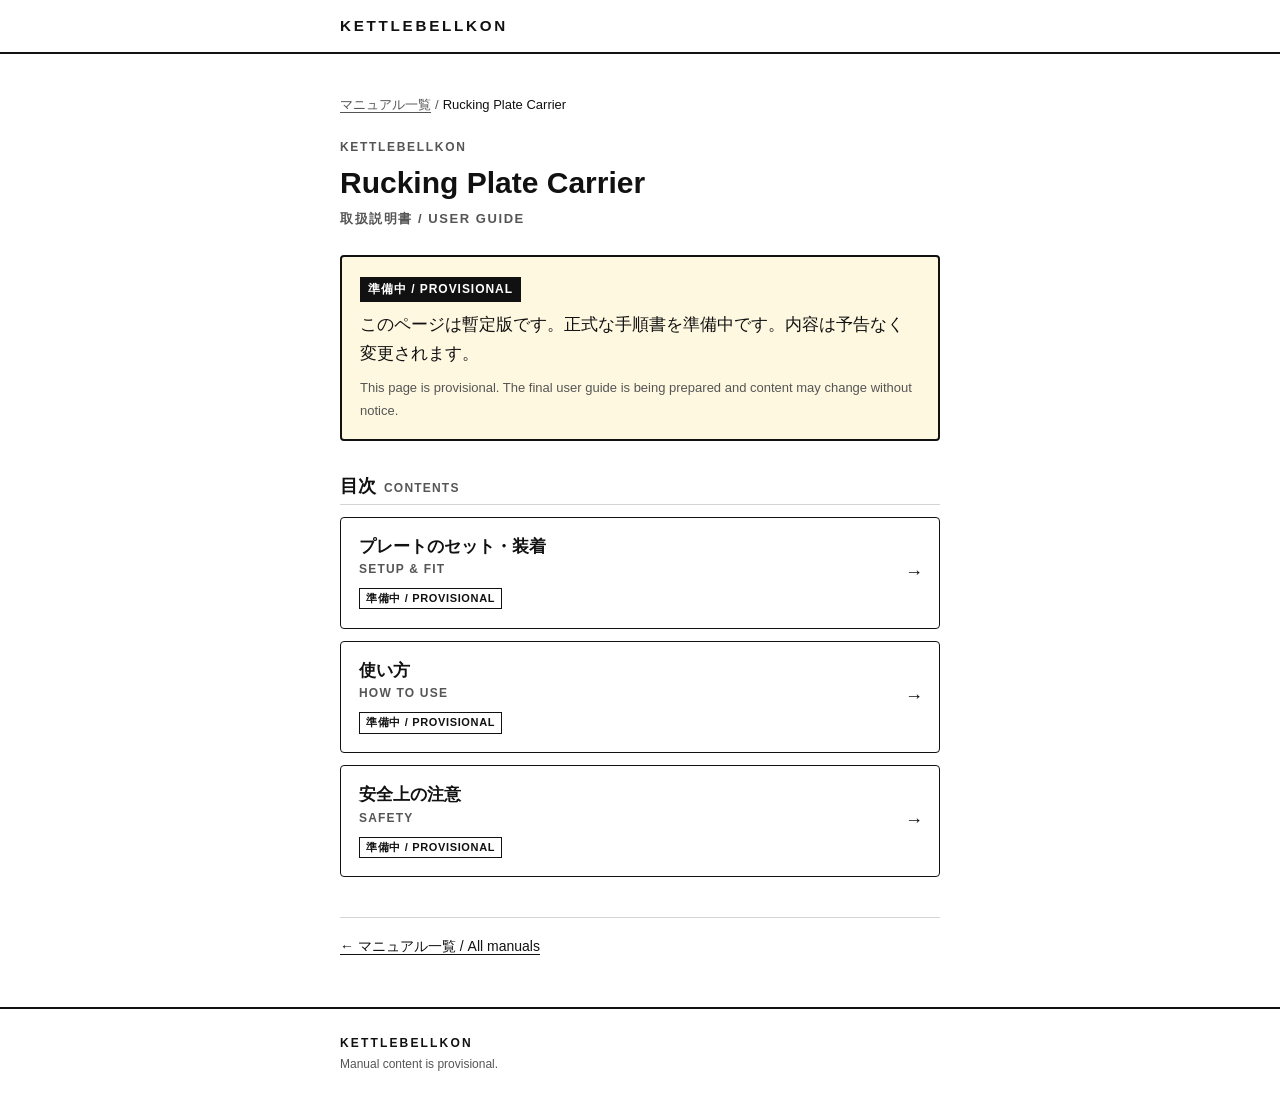
==== manual/rucking/index.html @ cf6fcca7 "Create provisional manual site" ====
<!DOCTYPE html>
<html lang="ja">
<head>
  <meta charset="utf-8">
  <meta name="viewport" content="width=device-width, initial-scale=1">
  <title>Rucking Plate Carrier 取扱説明書 / User Guide（準備中） | KETTLEBELLKON</title>
  <meta name="description" content="KETTLEBELLKON Rucking Plate Carrier 取扱説明書（準備中）/ User guide (provisional).">
  <link rel="stylesheet" href="../../assets/style.css">
</head>
<body>
  <a class="skip-link" href="#main">本文へスキップ / Skip to content</a>

  <header class="site-header">
    <div class="container">
      <a class="brand" href="../../">KETTLEBELLKON</a>
    </div>
  </header>

  <main id="main">
    <div class="container">
      <nav class="breadcrumb" aria-label="パンくずリスト / Breadcrumb">
        <ol>
          <li><a href="../../">マニュアル一覧</a></li>
          <li><span aria-current="page">Rucking Plate Carrier</span></li>
        </ol>
      </nav>

      <div class="page-title">
        <span class="eyebrow">KETTLEBELLKON</span>
        <h1>Rucking Plate Carrier</h1>
        <span class="subtitle">取扱説明書 / USER GUIDE</span>
      </div>

      <section class="notice" aria-labelledby="notice-label">
        <span class="notice-label" id="notice-label">準備中 / PROVISIONAL</span>
        <p>このページは暫定版です。正式な手順書を準備中です。内容は予告なく変更されます。</p>
        <p class="en" lang="en">This page is provisional. The final user guide is being prepared and content may change without notice.</p>
      </section>

      <h2>目次<span class="en" lang="en">CONTENTS</span></h2>
      <ul class="card-list">
        <li>
          <a class="card" href="setup.html">
            <span class="card-title">プレートのセット・装着</span>
            <span class="card-sub">SETUP &amp; FIT</span>
            <span class="tag">準備中 / PROVISIONAL</span>
          </a>
        </li>
        <li>
          <a class="card" href="usage.html">
            <span class="card-title">使い方</span>
            <span class="card-sub">HOW TO USE</span>
            <span class="tag">準備中 / PROVISIONAL</span>
          </a>
        </li>
        <li>
          <a class="card" href="safety.html">
            <span class="card-title">安全上の注意</span>
            <span class="card-sub">SAFETY</span>
            <span class="tag">準備中 / PROVISIONAL</span>
          </a>
        </li>
      </ul>

      <nav class="page-nav" aria-label="ページ移動 / Page navigation">
        <a href="../../">&larr; マニュアル一覧 / All manuals</a>
      </nav>
    </div>
  </main>

  <footer class="site-footer">
    <div class="container">
      <p class="footer-brand">KETTLEBELLKON</p>
      <p lang="en">Manual content is provisional.</p>
    </div>
  </footer>
</body>
</html>
---- assets/style.css ----
/* KETTLEBELLKON Manuals — shared styles
   Mobile-first, monochrome, no external dependencies. */

:root {
  --color-text: #111;
  --color-muted: #555;
  --color-border: #d4d4d4;
  --color-bg: #fff;
  --color-surface: #f5f5f5;
  --color-notice-bg: #fff8e1;
  --color-notice-border: #111;
  --color-focus: #0b57d0;
  --radius: 4px;
  --max-width: 40rem;
  --font-sans: -apple-system, BlinkMacSystemFont, "Segoe UI", "Hiragino Sans",
    "Hiragino Kaku Gothic ProN", "Noto Sans JP", Meiryo, sans-serif;
}

*,
*::before,
*::after {
  box-sizing: border-box;
}

html {
  -webkit-text-size-adjust: 100%;
  text-size-adjust: 100%;
}

body {
  margin: 0;
  font-family: var(--font-sans);
  font-size: 1rem;
  line-height: 1.75;
  color: var(--color-text);
  background: var(--color-bg);
}

a {
  color: inherit;
  text-underline-offset: 0.2em;
}

a:focus-visible {
  outline: 3px solid var(--color-focus);
  outline-offset: 2px;
}

.skip-link {
  position: absolute;
  left: -9999px;
  top: 0;
  padding: 0.5rem 1rem;
  background: var(--color-text);
  color: var(--color-bg);
}

.skip-link:focus {
  left: 0;
  z-index: 10;
}

/* Layout */

.container {
  width: 100%;
  max-width: var(--max-width);
  margin: 0 auto;
  padding: 0 1.25rem;
}

.site-header {
  border-bottom: 2px solid var(--color-text);
}

.site-header .container {
  display: flex;
  align-items: center;
  min-height: 3.25rem;
}

.brand {
  font-weight: 700;
  font-size: 0.95rem;
  letter-spacing: 0.18em;
  text-decoration: none;
}

main {
  padding: 1.5rem 0 3rem;
}

/* Breadcrumb */

.breadcrumb ol {
  display: flex;
  flex-wrap: wrap;
  gap: 0.25rem;
  margin: 0 0 1.25rem;
  padding: 0;
  list-style: none;
  font-size: 0.8125rem;
  color: var(--color-muted);
}

.breadcrumb li + li::before {
  content: "/";
  margin-right: 0.25rem;
}

.breadcrumb [aria-current="page"] {
  color: var(--color-text);
}

/* Headings */

.page-title {
  margin: 0 0 1.5rem;
}

.page-title .eyebrow {
  display: block;
  margin-bottom: 0.25rem;
  font-size: 0.75rem;
  font-weight: 600;
  letter-spacing: 0.14em;
  color: var(--color-muted);
}

.page-title h1 {
  margin: 0;
  font-size: 1.5rem;
  line-height: 1.4;
}

.page-title .subtitle {
  display: block;
  margin-top: 0.25rem;
  font-size: 0.8125rem;
  font-weight: 600;
  letter-spacing: 0.12em;
  color: var(--color-muted);
}

h2 {
  margin: 2rem 0 0.75rem;
  padding-bottom: 0.25rem;
  font-size: 1.125rem;
  line-height: 1.5;
  border-bottom: 1px solid var(--color-border);
}

h2 .en {
  margin-left: 0.5rem;
  font-size: 0.75rem;
  font-weight: 600;
  letter-spacing: 0.1em;
  color: var(--color-muted);
}

p {
  margin: 0 0 1rem;
}

/* Provisional notice */

.notice {
  margin: 0 0 1.75rem;
  padding: 1rem 1.125rem;
  background: var(--color-notice-bg);
  border: 2px solid var(--color-notice-border);
  border-radius: var(--radius);
}

.notice .notice-label {
  display: inline-block;
  margin-bottom: 0.5rem;
  padding: 0.125rem 0.5rem;
  font-size: 0.75rem;
  font-weight: 700;
  letter-spacing: 0.08em;
  color: var(--color-bg);
  background: var(--color-text);
}

.notice p {
  margin: 0;
}

.notice p + p {
  margin-top: 0.5rem;
}

.notice .en {
  font-size: 0.8125rem;
  color: var(--color-muted);
}

/* Placeholder content block */

.placeholder {
  padding: 1rem 1.125rem;
  background: var(--color-surface);
  border: 1px dashed var(--color-border);
  border-radius: var(--radius);
  color: var(--color-muted);
}

.placeholder p {
  margin: 0;
}

/* Cards */

.card-list {
  display: grid;
  gap: 0.75rem;
  margin: 0;
  padding: 0;
  list-style: none;
}

.card {
  display: block;
  padding: 1rem 2.5rem 1rem 1.125rem;
  position: relative;
  text-decoration: none;
  border: 1px solid var(--color-text);
  border-radius: var(--radius);
  background: var(--color-bg);
}

.card::after {
  content: "\2192";
  position: absolute;
  right: 1rem;
  top: 50%;
  transform: translateY(-50%);
  font-size: 1.125rem;
}

.card:hover {
  background: var(--color-surface);
}

.card-title {
  display: block;
  font-size: 1.0625rem;
  font-weight: 700;
  line-height: 1.5;
}

.card-sub {
  display: block;
  font-size: 0.75rem;
  font-weight: 600;
  letter-spacing: 0.1em;
  color: var(--color-muted);
}

.card-desc {
  display: block;
  margin-top: 0.375rem;
  font-size: 0.875rem;
  color: var(--color-muted);
}

.tag {
  display: inline-block;
  margin-top: 0.5rem;
  padding: 0 0.375rem;
  font-size: 0.6875rem;
  font-weight: 700;
  letter-spacing: 0.06em;
  border: 1px solid var(--color-text);
}

/* Pager / back links */

.page-nav {
  display: flex;
  flex-wrap: wrap;
  justify-content: space-between;
  gap: 0.75rem;
  margin-top: 2.5rem;
  padding-top: 1rem;
  border-top: 1px solid var(--color-border);
  font-size: 0.875rem;
}

/* Footer */

.site-footer {
  padding: 1.5rem 0 2rem;
  border-top: 2px solid var(--color-text);
  font-size: 0.75rem;
  color: var(--color-muted);
}

.site-footer p {
  margin: 0;
}

.site-footer .footer-brand {
  font-weight: 700;
  letter-spacing: 0.18em;
  color: var(--color-text);
}

/* Larger screens */

@media (min-width: 40em) {
  body {
    font-size: 1.0625rem;
  }

  .page-title h1 {
    font-size: 1.875rem;
  }

  main {
    padding-top: 2.5rem;
  }
}

@media print {
  .skip-link,
  .breadcrumb,
  .page-nav {
    display: none;
  }

  .card::after {
    content: none;
  }

  a {
    text-decoration: none;
  }
}
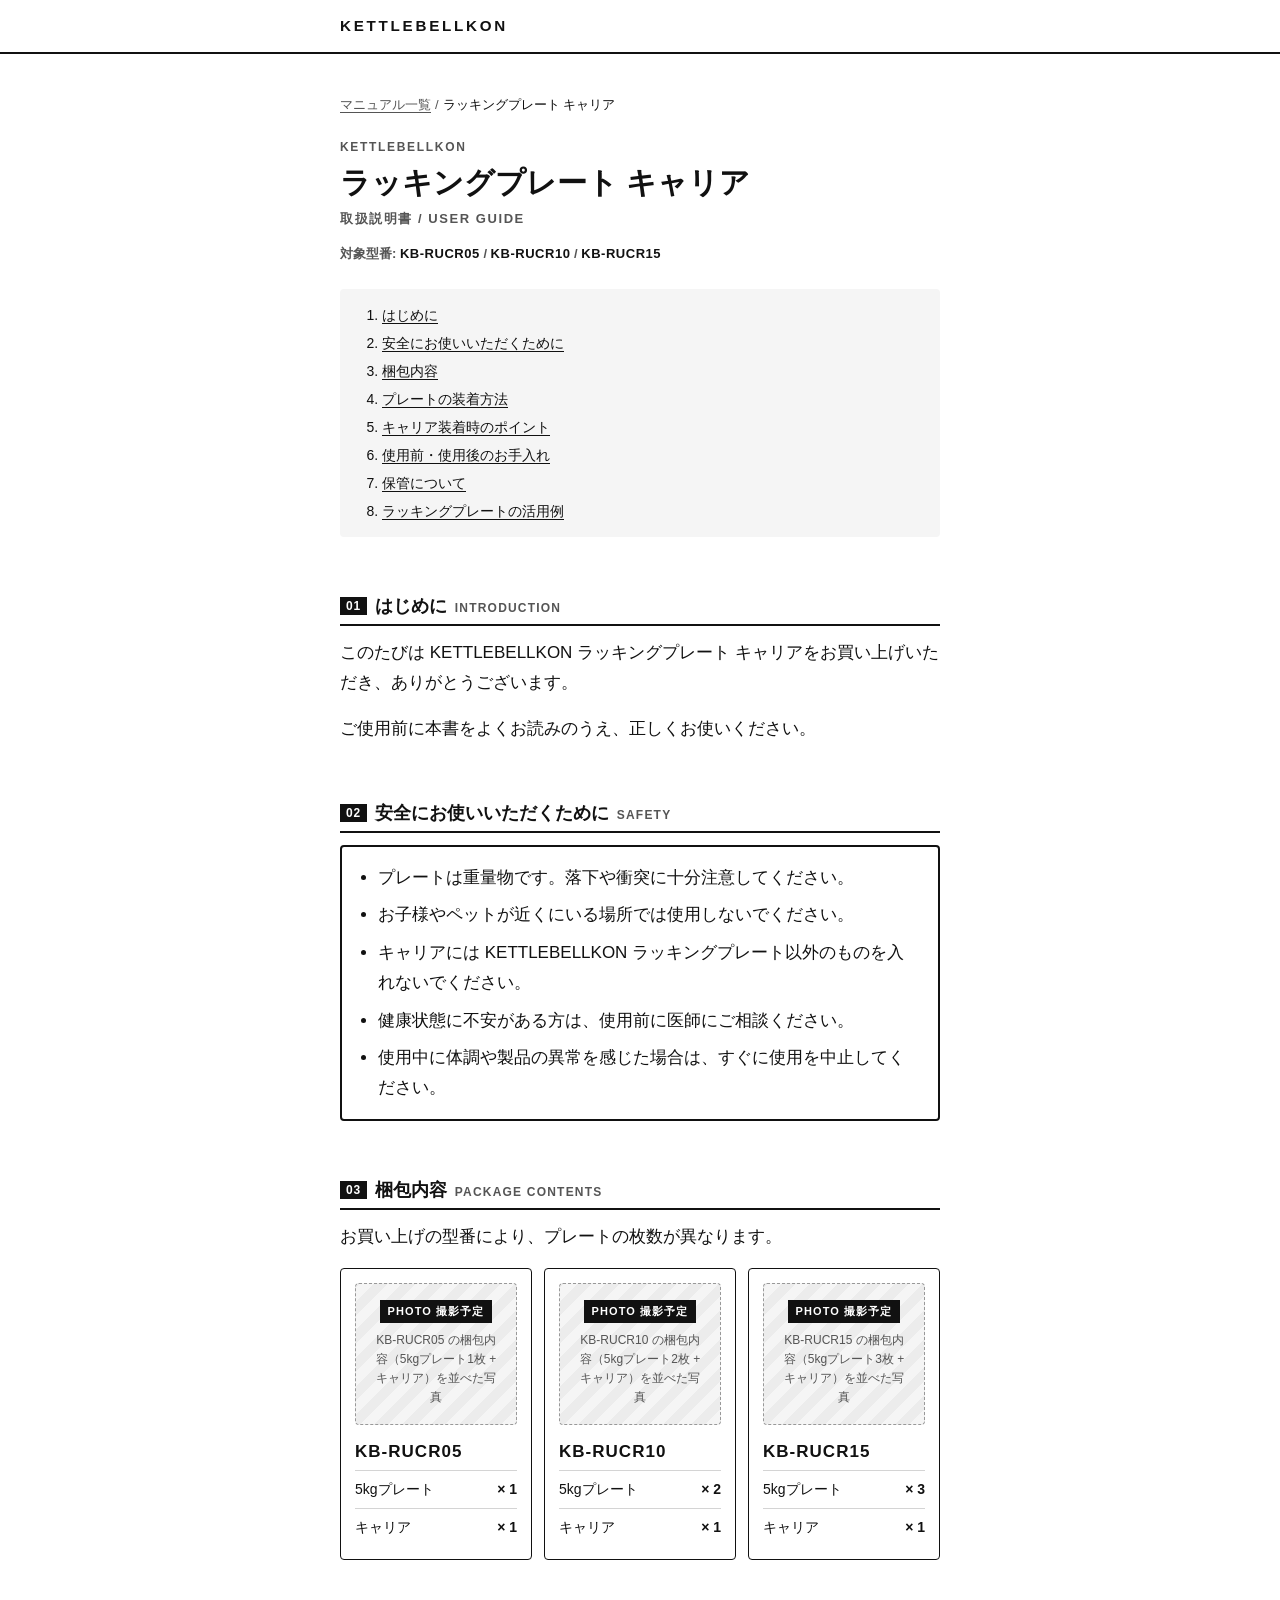
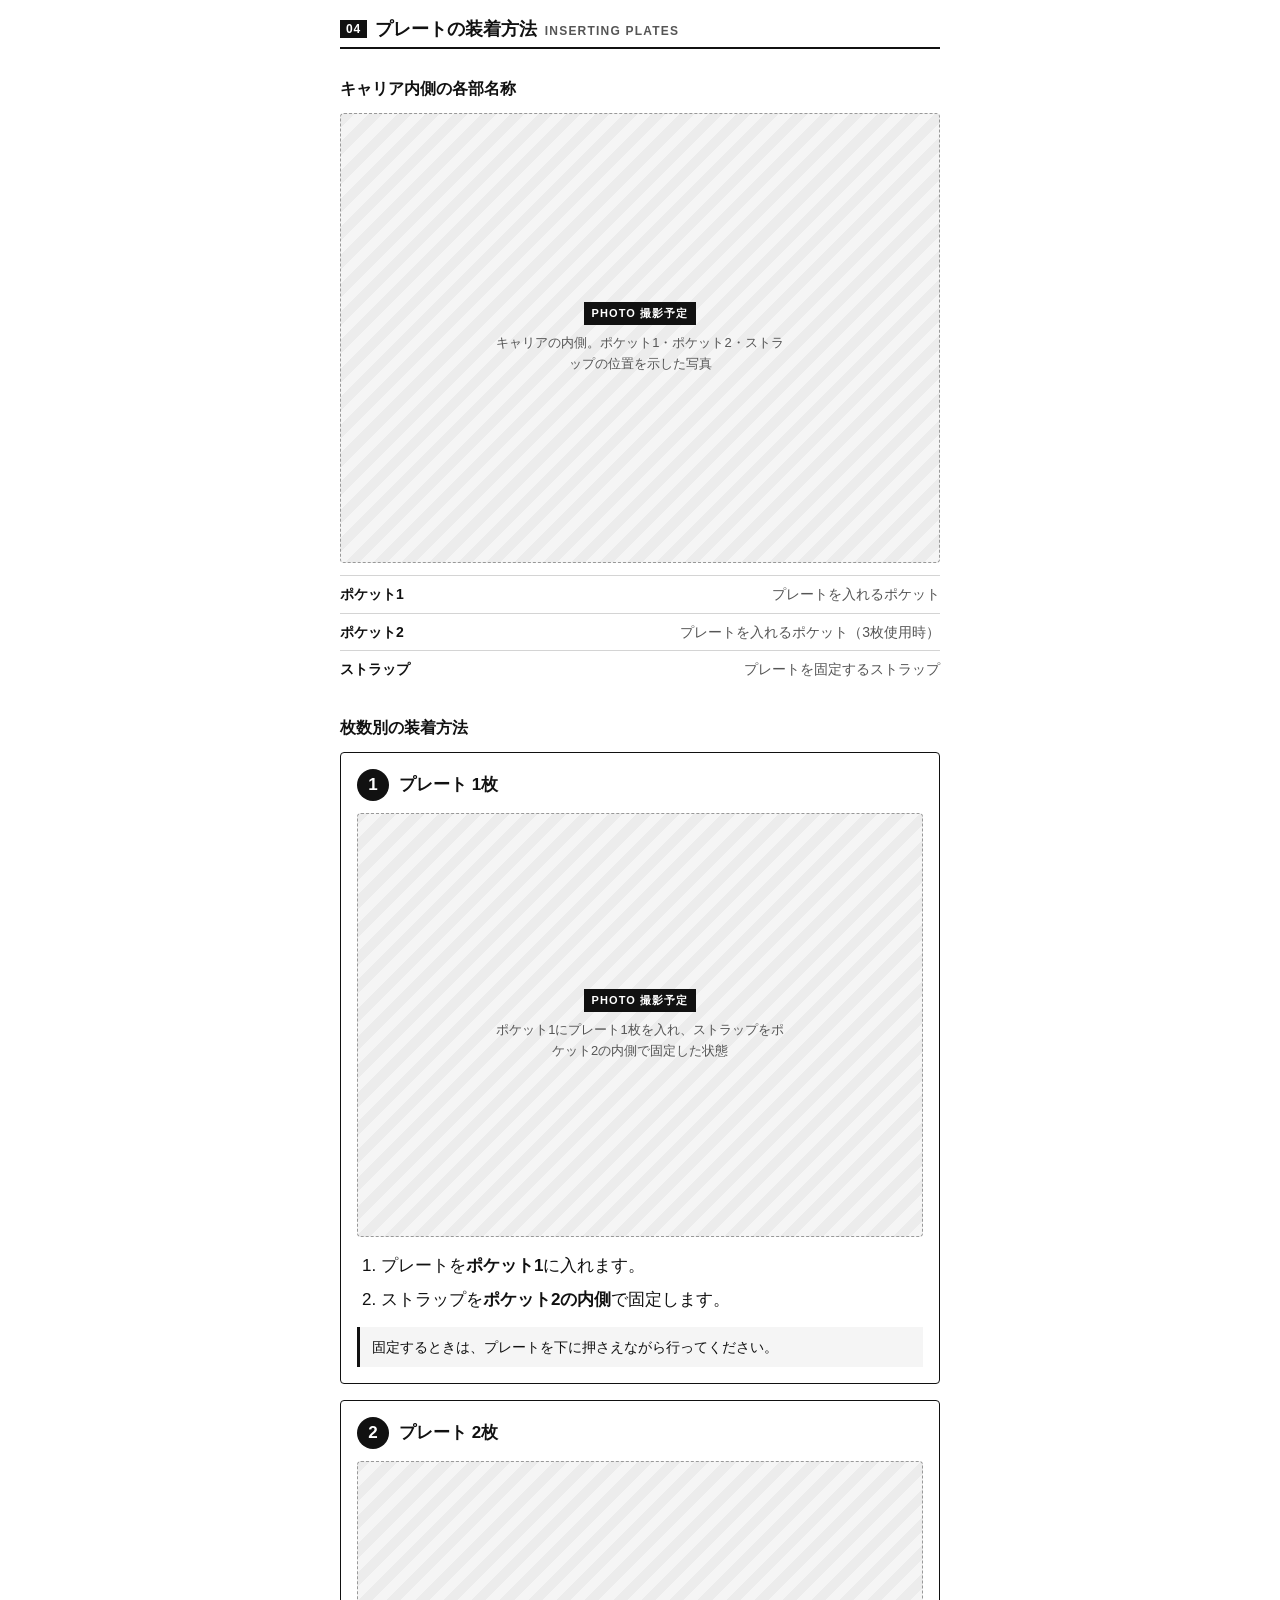
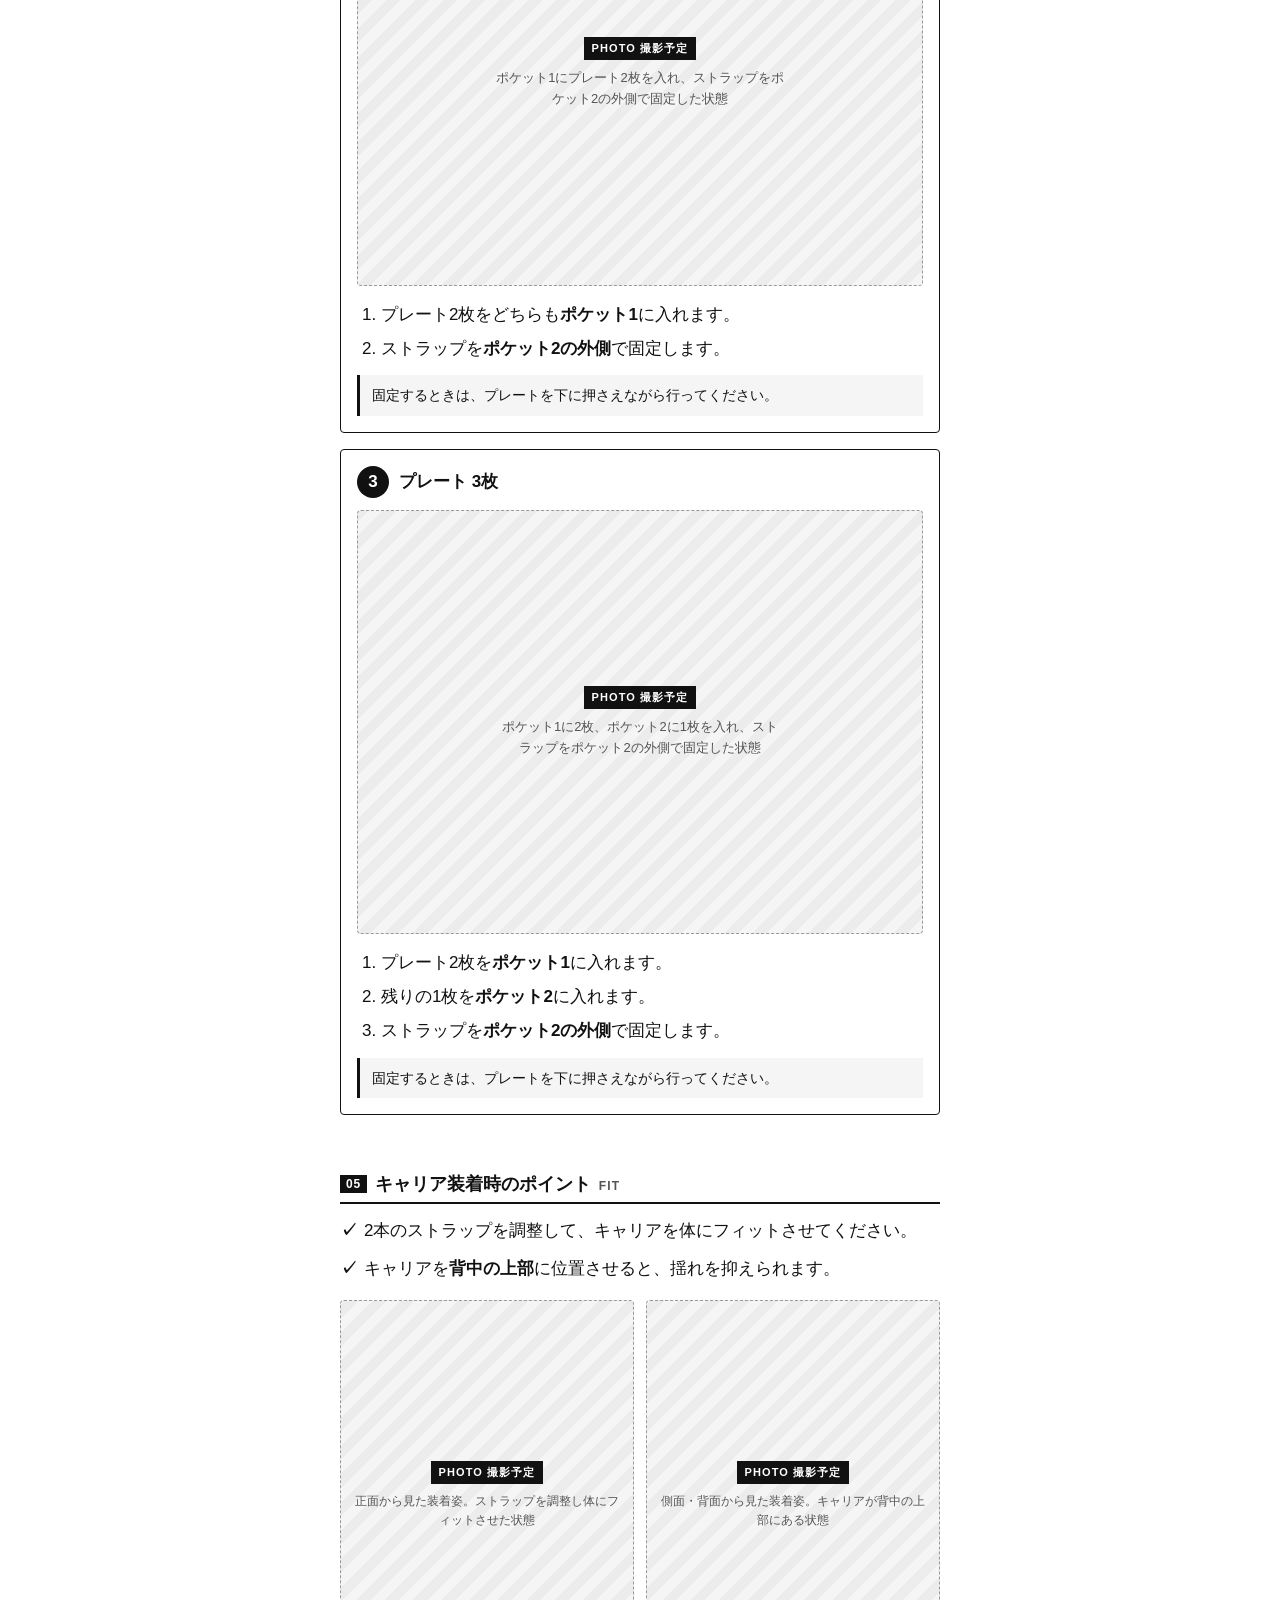
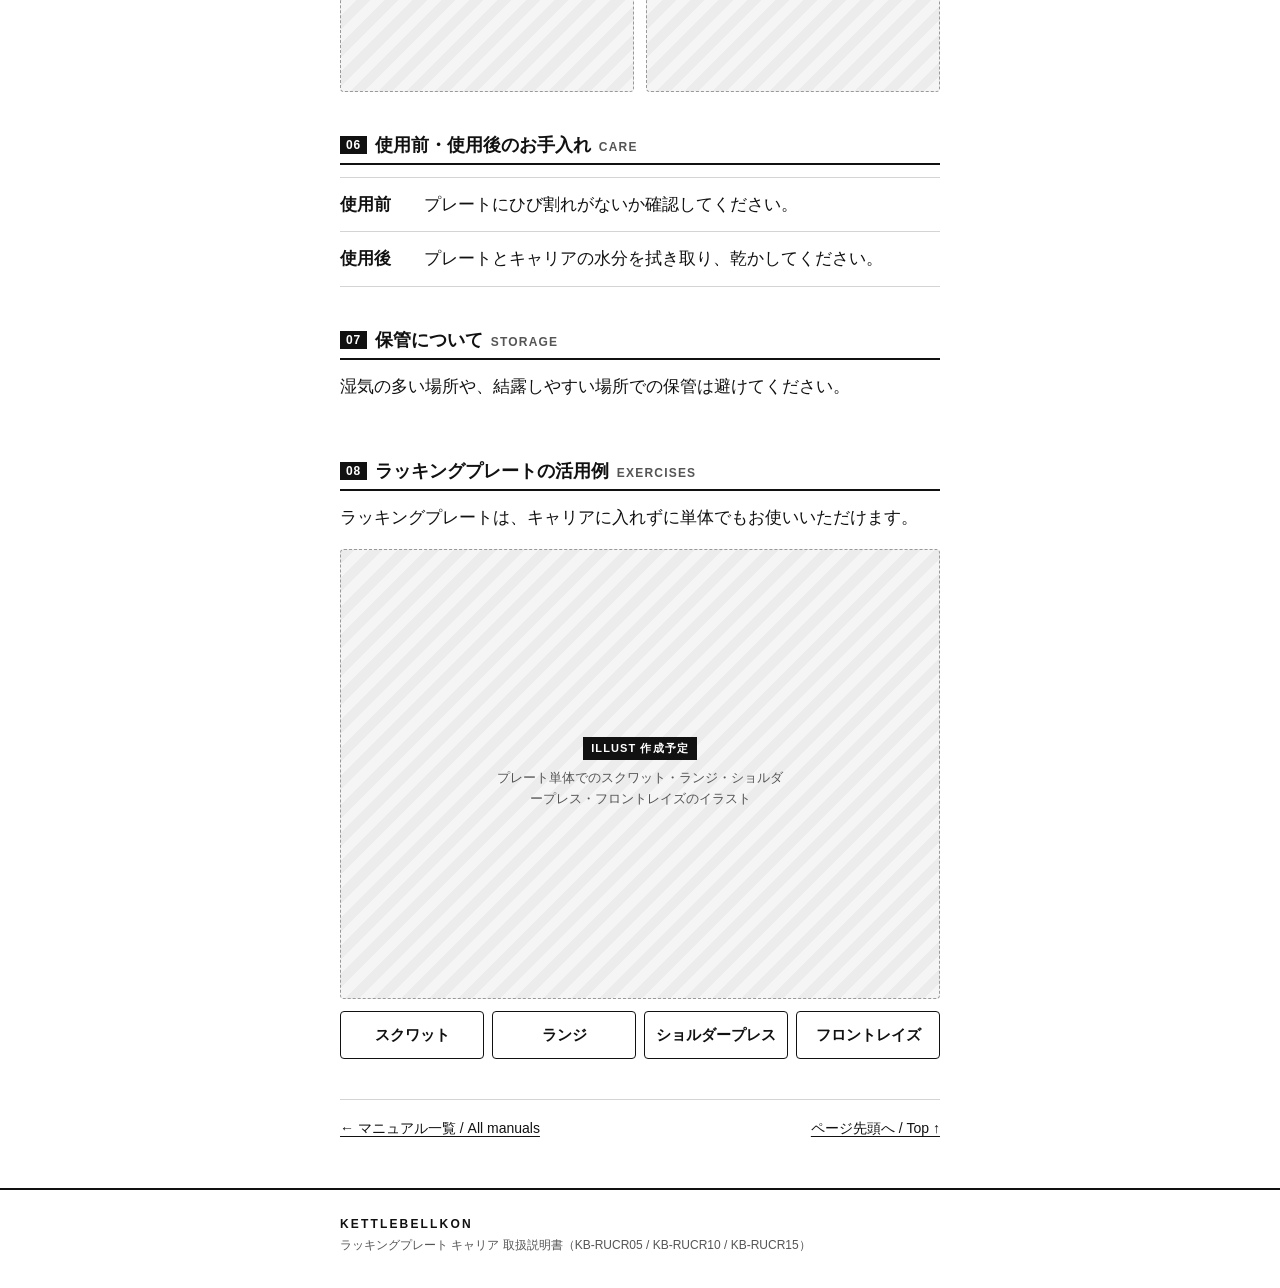
==== commit 2c87b502: "Publish common rucking carrier manual" ====
--- a/manual/rucking/index.html
+++ b/manual/rucking/index.html
@@ -3,8 +3,17 @@
 <head>
   <meta charset="utf-8">
   <meta name="viewport" content="width=device-width, initial-scale=1">
-  <title>Rucking Plate Carrier 取扱説明書 / User Guide（準備中） | KETTLEBELLKON</title>
-  <meta name="description" content="KETTLEBELLKON Rucking Plate Carrier 取扱説明書（準備中）/ User guide (provisional).">
+  <!-- Google tag (gtag.js) -->
+  <script async src="https://www.googletagmanager.com/gtag/js?id=G-WEXM54D0QD"></script>
+  <script>
+    window.dataLayer = window.dataLayer || [];
+    function gtag(){dataLayer.push(arguments);}
+    gtag('js', new Date());
+
+    gtag('config', 'G-WEXM54D0QD');
+  </script>
+  <title>ラッキングプレート キャリア 取扱説明書 / User Guide | KETTLEBELLKON</title>
+  <meta name="description" content="KETTLEBELLKON ラッキングプレート キャリア 取扱説明書（KB-RUCR05 / KB-RUCR10 / KB-RUCR15）/ User guide.">
   <link rel="stylesheet" href="../../assets/style.css">
 </head>
 <body>
@@ -21,49 +30,200 @@
       <nav class="breadcrumb" aria-label="パンくずリスト / Breadcrumb">
         <ol>
           <li><a href="../../">マニュアル一覧</a></li>
-          <li><span aria-current="page">Rucking Plate Carrier</span></li>
+          <li><span aria-current="page">ラッキングプレート キャリア</span></li>
         </ol>
       </nav>
 
-      <div class="page-title">
+      <div class="page-title" id="top">
         <span class="eyebrow">KETTLEBELLKON</span>
-        <h1>Rucking Plate Carrier</h1>
+        <h1>ラッキングプレート キャリア</h1>
         <span class="subtitle">取扱説明書 / USER GUIDE</span>
+        <p class="models">対象型番: <span>KB-RUCR05</span> / <span>KB-RUCR10</span> / <span>KB-RUCR15</span></p>
       </div>
 
-      <section class="notice" aria-labelledby="notice-label">
-        <span class="notice-label" id="notice-label">準備中 / PROVISIONAL</span>
-        <p>このページは暫定版です。正式な手順書を準備中です。内容は予告なく変更されます。</p>
-        <p class="en" lang="en">This page is provisional. The final user guide is being prepared and content may change without notice.</p>
-      </section>
-
-      <h2>目次<span class="en" lang="en">CONTENTS</span></h2>
-      <ul class="card-list">
-        <li>
-          <a class="card" href="setup.html">
-            <span class="card-title">プレートのセット・装着</span>
-            <span class="card-sub">SETUP &amp; FIT</span>
-            <span class="tag">準備中 / PROVISIONAL</span>
-          </a>
-        </li>
-        <li>
-          <a class="card" href="usage.html">
-            <span class="card-title">使い方</span>
-            <span class="card-sub">HOW TO USE</span>
-            <span class="tag">準備中 / PROVISIONAL</span>
-          </a>
-        </li>
-        <li>
-          <a class="card" href="safety.html">
-            <span class="card-title">安全上の注意</span>
-            <span class="card-sub">SAFETY</span>
-            <span class="tag">準備中 / PROVISIONAL</span>
-          </a>
-        </li>
-      </ul>
+      <nav class="toc" aria-label="目次 / Contents">
+        <ol>
+          <li><a href="#intro">はじめに</a></li>
+          <li><a href="#safety">安全にお使いいただくために</a></li>
+          <li><a href="#contents">梱包内容</a></li>
+          <li><a href="#setup">プレートの装着方法</a></li>
+          <li><a href="#usage">キャリア装着時のポイント</a></li>
+          <li><a href="#care">使用前・使用後のお手入れ</a></li>
+          <li><a href="#storage">保管について</a></li>
+          <li><a href="#examples">ラッキングプレートの活用例</a></li>
+        </ol>
+      </nav>
+
+      <!-- 1. はじめに -->
+      <section class="section" id="intro" aria-labelledby="intro-h">
+        <h2 id="intro-h"><span class="num">01</span>はじめに<span class="en" lang="en">INTRODUCTION</span></h2>
+        <p>このたびは KETTLEBELLKON ラッキングプレート キャリアをお買い上げいただき、ありがとうございます。</p>
+        <p>ご使用前に本書をよくお読みのうえ、正しくお使いください。</p>
+      </section>
+
+      <!-- 2. 安全 -->
+      <section class="section" id="safety" aria-labelledby="safety-h">
+        <h2 id="safety-h"><span class="num">02</span>安全にお使いいただくために<span class="en" lang="en">SAFETY</span></h2>
+        <ul class="safety-list">
+          <li>プレートは重量物です。落下や衝突に十分注意してください。</li>
+          <li>お子様やペットが近くにいる場所では使用しないでください。</li>
+          <li>キャリアには KETTLEBELLKON ラッキングプレート以外のものを入れないでください。</li>
+          <li>健康状態に不安がある方は、使用前に医師にご相談ください。</li>
+          <li>使用中に体調や製品の異常を感じた場合は、すぐに使用を中止してください。</li>
+        </ul>
+      </section>
+
+      <!-- 3. 梱包内容 -->
+      <section class="section" id="contents" aria-labelledby="contents-h">
+        <h2 id="contents-h"><span class="num">03</span>梱包内容<span class="en" lang="en">PACKAGE CONTENTS</span></h2>
+        <p>お買い上げの型番により、プレートの枚数が異なります。</p>
+        <ul class="model-list">
+          <li class="model-card">
+            <figure class="photo photo-sm">
+              <span class="photo-label">PHOTO 撮影予定</span>
+              <figcaption>KB-RUCR05 の梱包内容（5kgプレート1枚 + キャリア）を並べた写真</figcaption>
+            </figure>
+            <p class="model-name">KB-RUCR05</p>
+            <dl class="model-spec">
+              <div><dt>5kgプレート</dt><dd>× 1</dd></div>
+              <div><dt>キャリア</dt><dd>× 1</dd></div>
+            </dl>
+          </li>
+          <li class="model-card">
+            <figure class="photo photo-sm">
+              <span class="photo-label">PHOTO 撮影予定</span>
+              <figcaption>KB-RUCR10 の梱包内容（5kgプレート2枚 + キャリア）を並べた写真</figcaption>
+            </figure>
+            <p class="model-name">KB-RUCR10</p>
+            <dl class="model-spec">
+              <div><dt>5kgプレート</dt><dd>× 2</dd></div>
+              <div><dt>キャリア</dt><dd>× 1</dd></div>
+            </dl>
+          </li>
+          <li class="model-card">
+            <figure class="photo photo-sm">
+              <span class="photo-label">PHOTO 撮影予定</span>
+              <figcaption>KB-RUCR15 の梱包内容（5kgプレート3枚 + キャリア）を並べた写真</figcaption>
+            </figure>
+            <p class="model-name">KB-RUCR15</p>
+            <dl class="model-spec">
+              <div><dt>5kgプレート</dt><dd>× 3</dd></div>
+              <div><dt>キャリア</dt><dd>× 1</dd></div>
+            </dl>
+          </li>
+        </ul>
+      </section>
+
+      <!-- 4. プレートの装着方法 -->
+      <section class="section" id="setup" aria-labelledby="setup-h">
+        <h2 id="setup-h"><span class="num">04</span>プレートの装着方法<span class="en" lang="en">INSERTING PLATES</span></h2>
+
+        <h3>キャリア内側の各部名称</h3>
+        <figure class="photo">
+          <span class="photo-label">PHOTO 撮影予定</span>
+          <figcaption>キャリアの内側。ポケット1・ポケット2・ストラップの位置を示した写真</figcaption>
+        </figure>
+        <dl class="parts">
+          <div><dt>ポケット1</dt><dd>プレートを入れるポケット</dd></div>
+          <div><dt>ポケット2</dt><dd>プレートを入れるポケット（3枚使用時）</dd></div>
+          <div><dt>ストラップ</dt><dd>プレートを固定するストラップ</dd></div>
+        </dl>
+
+        <h3>枚数別の装着方法</h3>
+        <ol class="step-cards">
+          <li class="step-card">
+            <p class="step-head"><span class="step-count">1</span>プレート 1枚</p>
+            <figure class="photo">
+              <span class="photo-label">PHOTO 撮影予定</span>
+              <figcaption>ポケット1にプレート1枚を入れ、ストラップをポケット2の内側で固定した状態</figcaption>
+            </figure>
+            <ol class="steps">
+              <li>プレートを<strong>ポケット1</strong>に入れます。</li>
+              <li>ストラップを<strong>ポケット2の内側</strong>で固定します。</li>
+            </ol>
+            <p class="point">固定するときは、プレートを下に押さえながら行ってください。</p>
+          </li>
+          <li class="step-card">
+            <p class="step-head"><span class="step-count">2</span>プレート 2枚</p>
+            <figure class="photo">
+              <span class="photo-label">PHOTO 撮影予定</span>
+              <figcaption>ポケット1にプレート2枚を入れ、ストラップをポケット2の外側で固定した状態</figcaption>
+            </figure>
+            <ol class="steps">
+              <li>プレート2枚をどちらも<strong>ポケット1</strong>に入れます。</li>
+              <li>ストラップを<strong>ポケット2の外側</strong>で固定します。</li>
+            </ol>
+            <p class="point">固定するときは、プレートを下に押さえながら行ってください。</p>
+          </li>
+          <li class="step-card">
+            <p class="step-head"><span class="step-count">3</span>プレート 3枚</p>
+            <figure class="photo">
+              <span class="photo-label">PHOTO 撮影予定</span>
+              <figcaption>ポケット1に2枚、ポケット2に1枚を入れ、ストラップをポケット2の外側で固定した状態</figcaption>
+            </figure>
+            <ol class="steps">
+              <li>プレート2枚を<strong>ポケット1</strong>に入れます。</li>
+              <li>残りの1枚を<strong>ポケット2</strong>に入れます。</li>
+              <li>ストラップを<strong>ポケット2の外側</strong>で固定します。</li>
+            </ol>
+            <p class="point">固定するときは、プレートを下に押さえながら行ってください。</p>
+          </li>
+        </ol>
+      </section>
+
+      <!-- 5. キャリア装着時のポイント -->
+      <section class="section" id="usage" aria-labelledby="usage-h">
+        <h2 id="usage-h"><span class="num">05</span>キャリア装着時のポイント<span class="en" lang="en">FIT</span></h2>
+        <ul class="check-list">
+          <li>2本のストラップを調整して、キャリアを体にフィットさせてください。</li>
+          <li>キャリアを<strong>背中の上部</strong>に位置させると、揺れを抑えられます。</li>
+        </ul>
+        <div class="photo-pair">
+          <figure class="photo photo-tall">
+            <span class="photo-label">PHOTO 撮影予定</span>
+            <figcaption>正面から見た装着姿。ストラップを調整し体にフィットさせた状態</figcaption>
+          </figure>
+          <figure class="photo photo-tall">
+            <span class="photo-label">PHOTO 撮影予定</span>
+            <figcaption>側面・背面から見た装着姿。キャリアが背中の上部にある状態</figcaption>
+          </figure>
+        </div>
+      </section>
+
+      <!-- 6. お手入れ -->
+      <section class="section" id="care" aria-labelledby="care-h">
+        <h2 id="care-h"><span class="num">06</span>使用前・使用後のお手入れ<span class="en" lang="en">CARE</span></h2>
+        <dl class="timing">
+          <div><dt>使用前</dt><dd>プレートにひび割れがないか確認してください。</dd></div>
+          <div><dt>使用後</dt><dd>プレートとキャリアの水分を拭き取り、乾かしてください。</dd></div>
+        </dl>
+      </section>
+
+      <!-- 7. 保管 -->
+      <section class="section" id="storage" aria-labelledby="storage-h">
+        <h2 id="storage-h"><span class="num">07</span>保管について<span class="en" lang="en">STORAGE</span></h2>
+        <p>湿気の多い場所や、結露しやすい場所での保管は避けてください。</p>
+      </section>
+
+      <!-- 8. 活用例 -->
+      <section class="section" id="examples" aria-labelledby="examples-h">
+        <h2 id="examples-h"><span class="num">08</span>ラッキングプレートの活用例<span class="en" lang="en">EXERCISES</span></h2>
+        <p>ラッキングプレートは、キャリアに入れずに単体でもお使いいただけます。</p>
+        <figure class="photo">
+          <span class="photo-label">ILLUST 作成予定</span>
+          <figcaption>プレート単体でのスクワット・ランジ・ショルダープレス・フロントレイズのイラスト</figcaption>
+        </figure>
+        <ul class="exercise-list">
+          <li>スクワット</li>
+          <li>ランジ</li>
+          <li>ショルダープレス</li>
+          <li>フロントレイズ</li>
+        </ul>
+      </section>
 
       <nav class="page-nav" aria-label="ページ移動 / Page navigation">
         <a href="../../">&larr; マニュアル一覧 / All manuals</a>
+        <a href="#top">ページ先頭へ / Top &uarr;</a>
       </nav>
     </div>
   </main>
@@ -71,7 +231,7 @@
   <footer class="site-footer">
     <div class="container">
       <p class="footer-brand">KETTLEBELLKON</p>
-      <p lang="en">Manual content is provisional.</p>
+      <p>ラッキングプレート キャリア 取扱説明書（KB-RUCR05 / KB-RUCR10 / KB-RUCR15）</p>
     </div>
   </footer>
 </body>
--- a/assets/style.css
+++ b/assets/style.css
@@ -7,8 +7,6 @@
   --color-border: #d4d4d4;
   --color-bg: #fff;
   --color-surface: #f5f5f5;
-  --color-notice-bg: #fff8e1;
-  --color-notice-border: #111;
   --color-focus: #0b57d0;
   --radius: 4px;
   --max-width: 40rem;
@@ -162,52 +160,300 @@
   margin: 0 0 1rem;
 }
 
-/* Provisional notice */
-
-.notice {
-  margin: 0 0 1.75rem;
-  padding: 1rem 1.125rem;
-  background: var(--color-notice-bg);
-  border: 2px solid var(--color-notice-border);
-  border-radius: var(--radius);
-}
-
-.notice .notice-label {
+h3 {
+  margin: 1.75rem 0 0.75rem;
+  font-size: 1rem;
+  line-height: 1.5;
+}
+
+ul,
+ol {
+  margin: 0 0 1rem;
+  padding-left: 1.25rem;
+}
+
+dl,
+dd,
+figure {
+  margin: 0;
+}
+
+/* Manual page */
+
+.page-title .models {
+  margin: 0.75rem 0 0;
+  font-size: 0.8125rem;
+  font-weight: 600;
+  color: var(--color-muted);
+}
+
+.page-title .models span {
+  color: var(--color-text);
+  letter-spacing: 0.04em;
+  white-space: nowrap;
+}
+
+.toc {
+  margin: 0 0 1rem;
+  padding: 0.75rem 1.125rem;
+  background: var(--color-surface);
+  border-radius: var(--radius);
+}
+
+.toc ol {
+  margin: 0;
+  padding-left: 1.5rem;
+  font-size: 0.875rem;
+  line-height: 2;
+}
+
+.section {
+  scroll-margin-top: 1rem;
+  padding-top: 1rem;
+}
+
+.section h2 {
+  margin-top: 1.5rem;
+  border-bottom: 2px solid var(--color-text);
+}
+
+.section h2 .num {
   display: inline-block;
-  margin-bottom: 0.5rem;
-  padding: 0.125rem 0.5rem;
+  margin-right: 0.5rem;
+  padding: 0 0.375rem;
   font-size: 0.75rem;
   font-weight: 700;
-  letter-spacing: 0.08em;
+  letter-spacing: 0.06em;
+  vertical-align: 0.15em;
   color: var(--color-bg);
   background: var(--color-text);
 }
 
-.notice p {
-  margin: 0;
-}
-
-.notice p + p {
+.safety-list {
+  padding: 1rem 1.125rem 1rem 2.25rem;
+  border: 2px solid var(--color-text);
+  border-radius: var(--radius);
+}
+
+.safety-list li + li,
+.check-list li + li {
   margin-top: 0.5rem;
 }
 
-.notice .en {
+.check-list {
+  padding-left: 0;
+  list-style: none;
+}
+
+.check-list li {
+  position: relative;
+  padding-left: 1.5rem;
+}
+
+.check-list li::before {
+  content: "\2713";
+  position: absolute;
+  left: 0;
+  font-weight: 700;
+}
+
+/* Model cards */
+
+.model-list {
+  display: grid;
+  gap: 0.75rem;
+  padding: 0;
+  list-style: none;
+}
+
+.model-card {
+  padding: 0.875rem;
+  border: 1px solid var(--color-text);
+  border-radius: var(--radius);
+}
+
+.model-name {
+  margin: 0.75rem 0 0.25rem;
+  font-weight: 700;
+  letter-spacing: 0.06em;
+}
+
+.model-spec div,
+.parts div {
+  display: flex;
+  justify-content: space-between;
+  gap: 1rem;
+  padding: 0.375rem 0;
+  border-top: 1px solid var(--color-border);
+  font-size: 0.875rem;
+}
+
+.model-spec dd {
+  font-weight: 700;
+}
+
+.parts {
+  margin-top: 0.75rem;
+}
+
+.parts dt {
+  flex: none;
+  font-weight: 700;
+}
+
+.parts dd {
+  text-align: right;
+  color: var(--color-muted);
+}
+
+/* Plate installation cards */
+
+.step-cards {
+  display: grid;
+  gap: 1rem;
+  padding: 0;
+  list-style: none;
+}
+
+.step-card {
+  padding: 1rem;
+  border: 1px solid var(--color-text);
+  border-radius: var(--radius);
+}
+
+.step-head {
+  display: flex;
+  align-items: center;
+  gap: 0.625rem;
+  margin: 0 0 0.75rem;
+  font-size: 1.0625rem;
+  font-weight: 700;
+}
+
+.step-count {
+  display: inline-flex;
+  align-items: center;
+  justify-content: center;
+  width: 2rem;
+  height: 2rem;
+  border-radius: 50%;
+  color: var(--color-bg);
+  background: var(--color-text);
+}
+
+.steps {
+  margin: 0.875rem 0 0.75rem;
+  padding-left: 1.5rem;
+}
+
+.steps li + li {
+  margin-top: 0.25rem;
+}
+
+.point {
+  margin: 0;
+  padding: 0.5rem 0.75rem;
+  font-size: 0.875rem;
+  background: var(--color-surface);
+  border-left: 3px solid var(--color-text);
+}
+
+/* Care timing */
+
+.timing div {
+  display: grid;
+  grid-template-columns: 4.5rem 1fr;
+  gap: 0.75rem;
+  padding: 0.75rem 0;
+  border-top: 1px solid var(--color-border);
+}
+
+.timing div:last-child {
+  border-bottom: 1px solid var(--color-border);
+}
+
+.timing dt {
+  font-weight: 700;
+}
+
+/* Exercise examples */
+
+.exercise-list {
+  display: grid;
+  grid-template-columns: 1fr 1fr;
+  gap: 0.5rem;
+  margin-top: 0.75rem;
+  padding: 0;
+  list-style: none;
+}
+
+.exercise-list li {
+  padding: 0.625rem;
+  text-align: center;
+  font-size: 0.9375rem;
+  font-weight: 700;
+  border: 1px solid var(--color-text);
+  border-radius: var(--radius);
+}
+
+/* Photo placeholders (to be replaced with real photos) */
+
+.photo {
+  display: flex;
+  flex-direction: column;
+  align-items: center;
+  justify-content: center;
+  gap: 0.5rem;
+  aspect-ratio: 4 / 3;
+  padding: 1rem;
+  text-align: center;
+  color: var(--color-muted);
+  background:
+    repeating-linear-gradient(
+      -45deg,
+      transparent 0 10px,
+      rgba(0, 0, 0, 0.035) 10px 20px
+    ),
+    var(--color-surface);
+  border: 1.5px dashed #999;
+  border-radius: var(--radius);
+}
+
+.photo-sm {
+  aspect-ratio: 3 / 2;
+}
+
+.photo-tall {
+  aspect-ratio: 3 / 4;
+}
+
+.photo-label {
+  padding: 0.125rem 0.5rem;
+  font-size: 0.6875rem;
+  font-weight: 700;
+  letter-spacing: 0.1em;
+  color: var(--color-bg);
+  background: var(--color-text);
+}
+
+.photo figcaption {
+  max-width: 18rem;
   font-size: 0.8125rem;
-  color: var(--color-muted);
-}
-
-/* Placeholder content block */
-
-.placeholder {
-  padding: 1rem 1.125rem;
-  background: var(--color-surface);
-  border: 1px dashed var(--color-border);
-  border-radius: var(--radius);
-  color: var(--color-muted);
-}
-
-.placeholder p {
-  margin: 0;
+  line-height: 1.6;
+}
+
+.photo-pair {
+  display: grid;
+  grid-template-columns: 1fr 1fr;
+  gap: 0.75rem;
+}
+
+.photo-pair .photo {
+  padding: 0.75rem;
+}
+
+.photo-pair figcaption {
+  font-size: 0.75rem;
 }
 
 /* Cards */
@@ -263,16 +509,6 @@
   margin-top: 0.375rem;
   font-size: 0.875rem;
   color: var(--color-muted);
-}
-
-.tag {
-  display: inline-block;
-  margin-top: 0.5rem;
-  padding: 0 0.375rem;
-  font-size: 0.6875rem;
-  font-weight: 700;
-  letter-spacing: 0.06em;
-  border: 1px solid var(--color-text);
 }
 
 /* Pager / back links */
@@ -321,6 +557,18 @@
   main {
     padding-top: 2.5rem;
   }
+
+  .model-list {
+    grid-template-columns: repeat(3, 1fr);
+  }
+
+  .model-list .photo figcaption {
+    font-size: 0.75rem;
+  }
+
+  .exercise-list {
+    grid-template-columns: repeat(4, 1fr);
+  }
 }
 
 @media print {
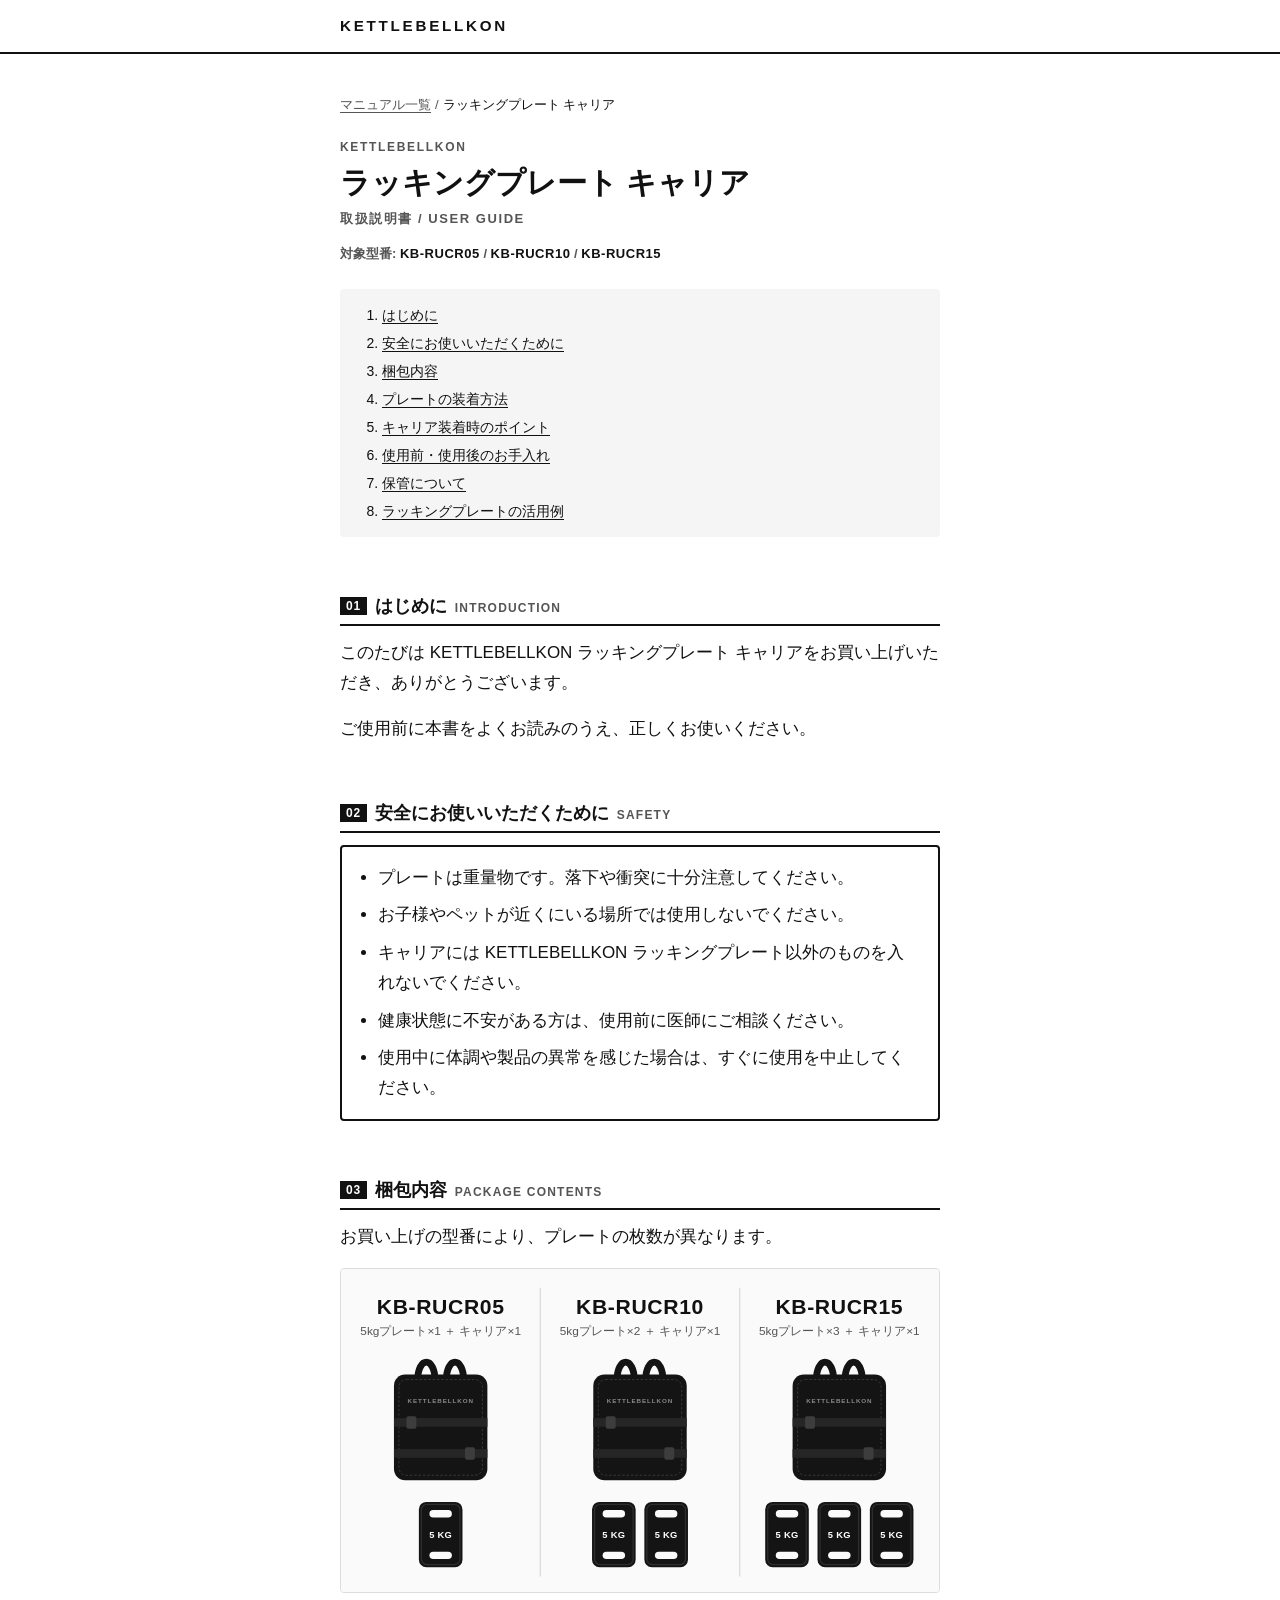
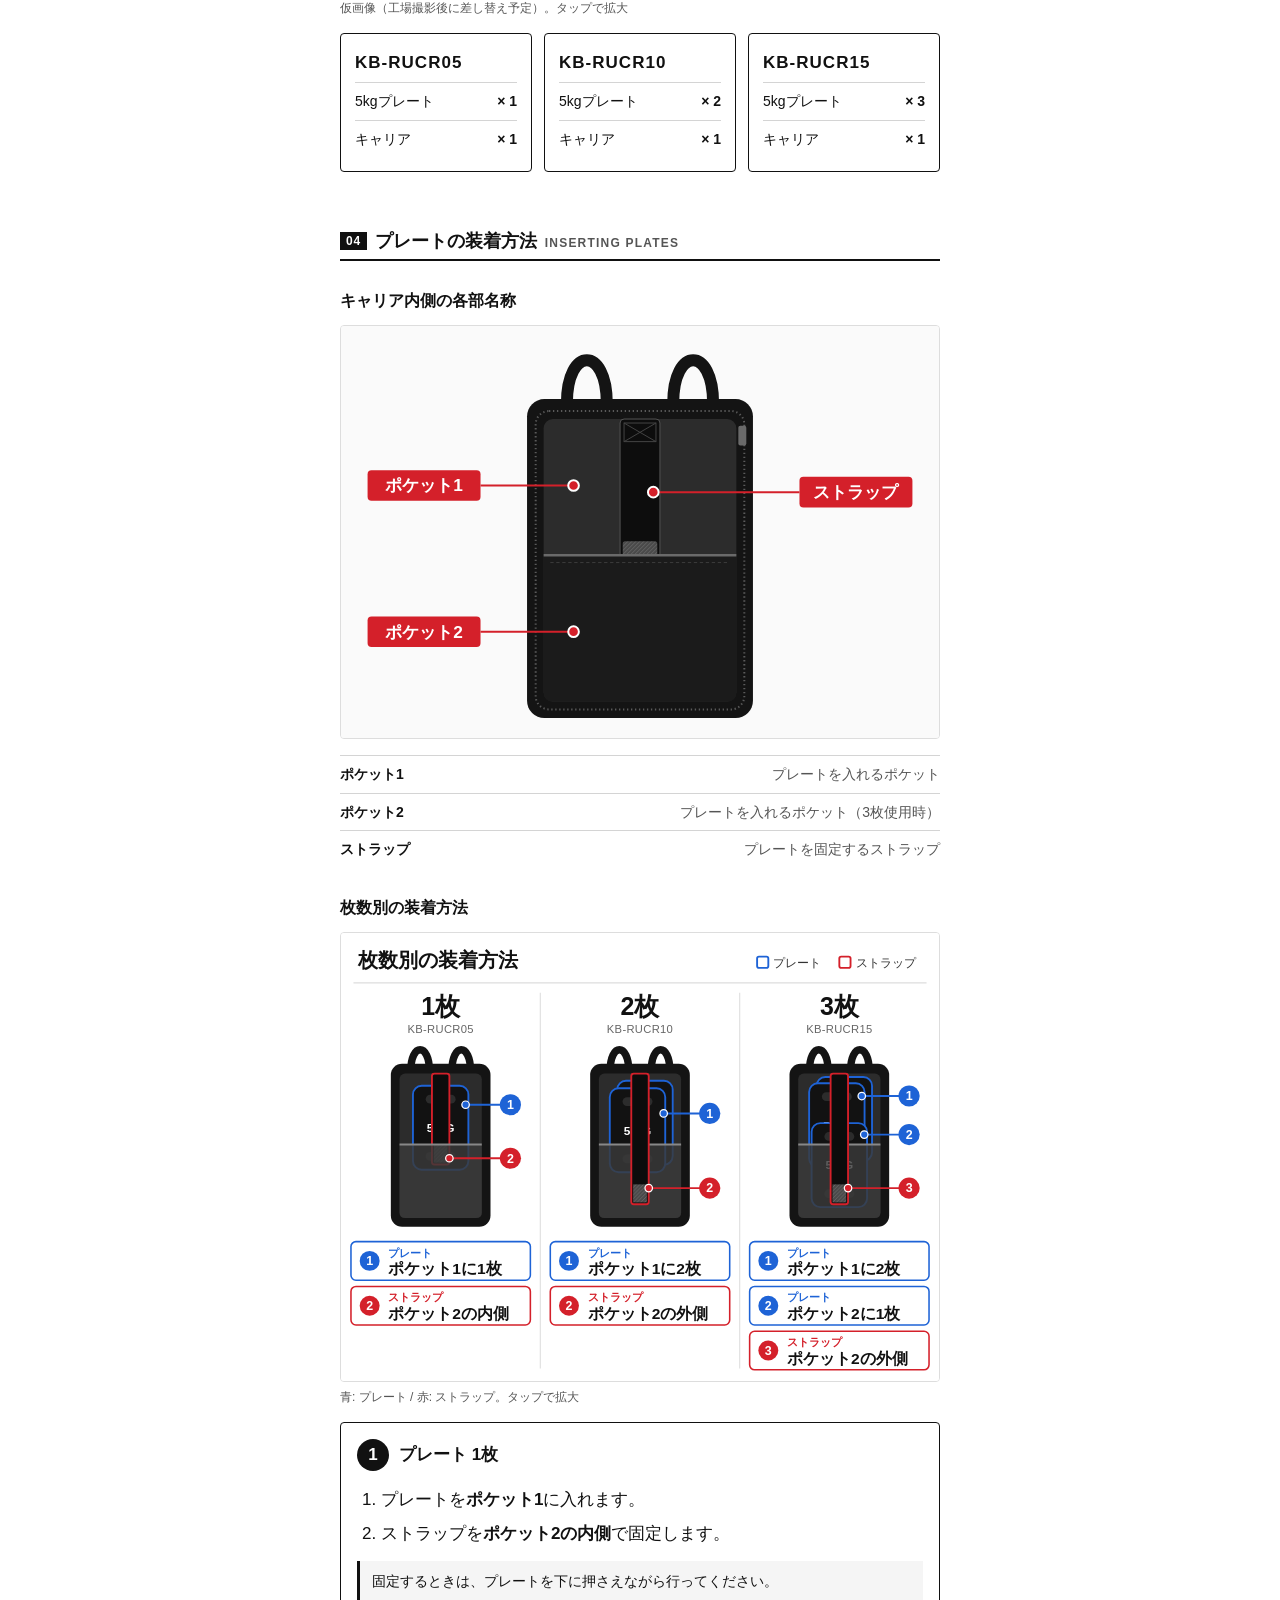
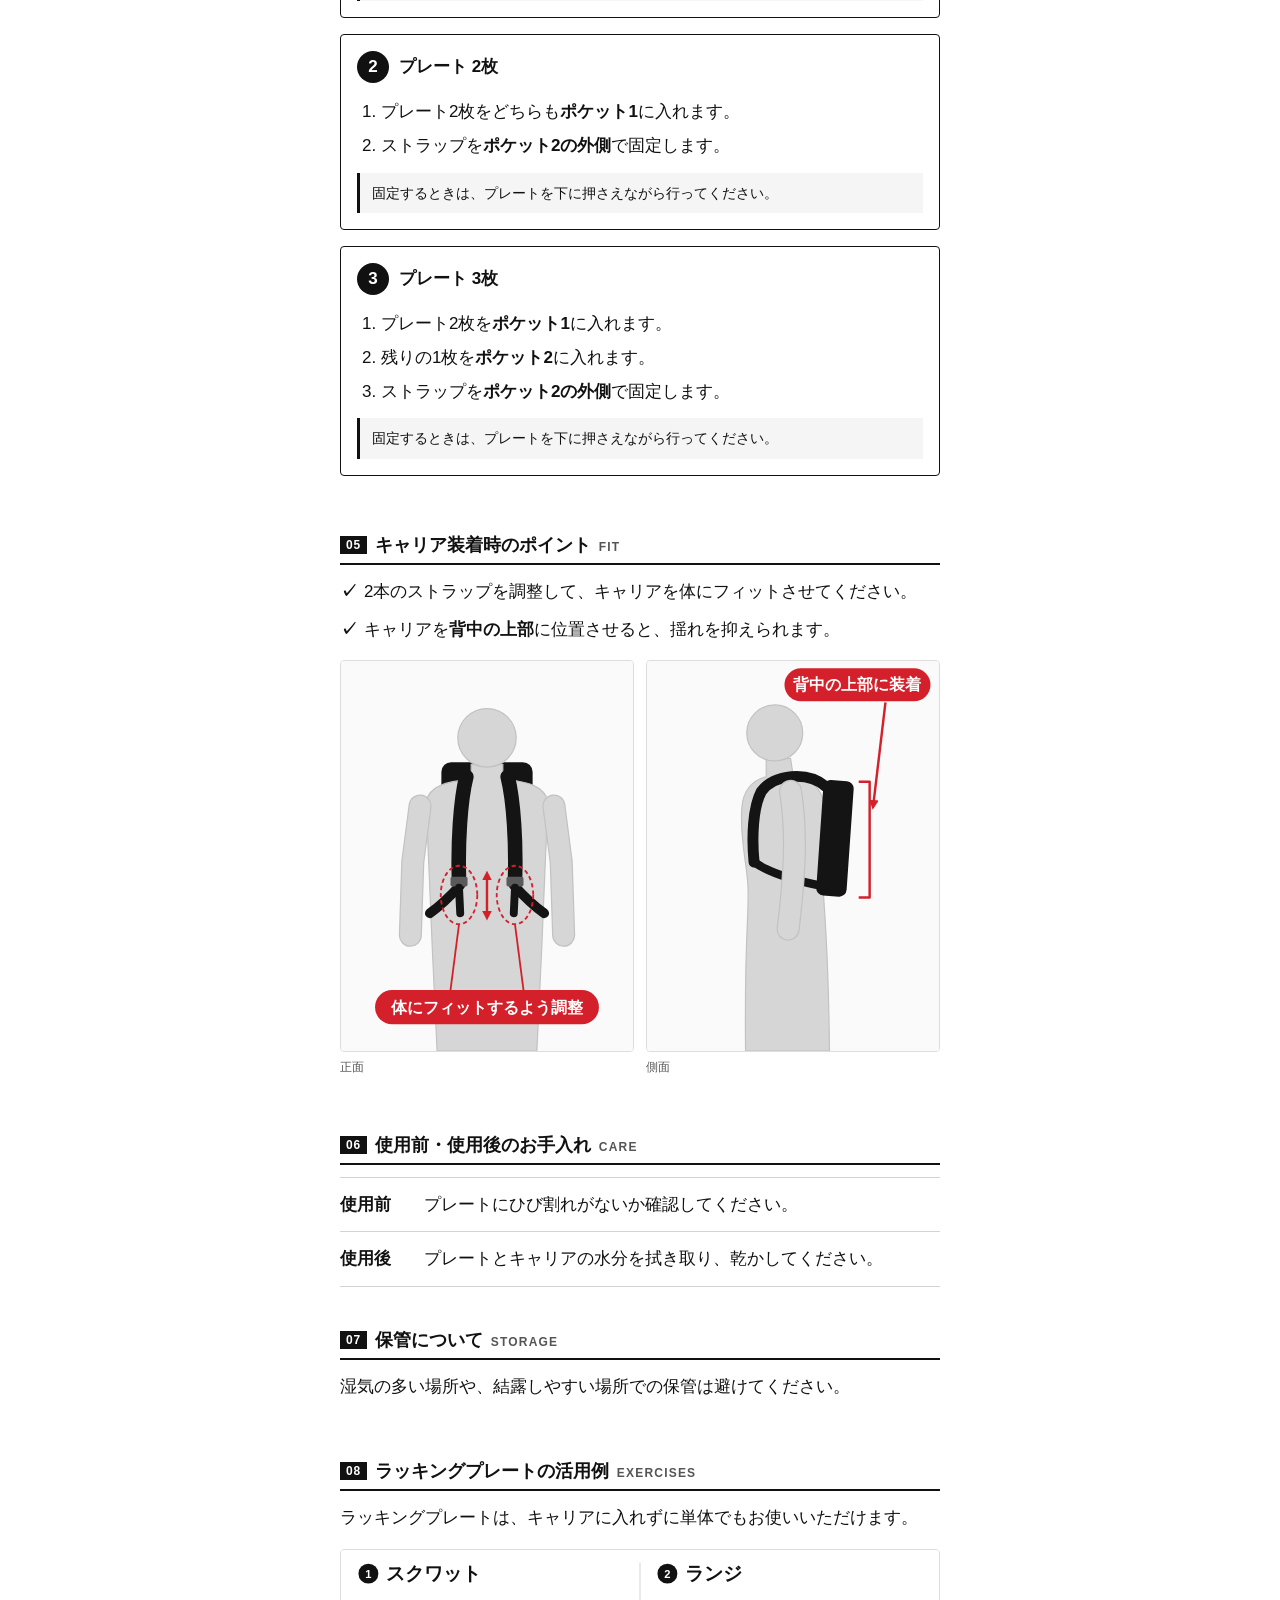
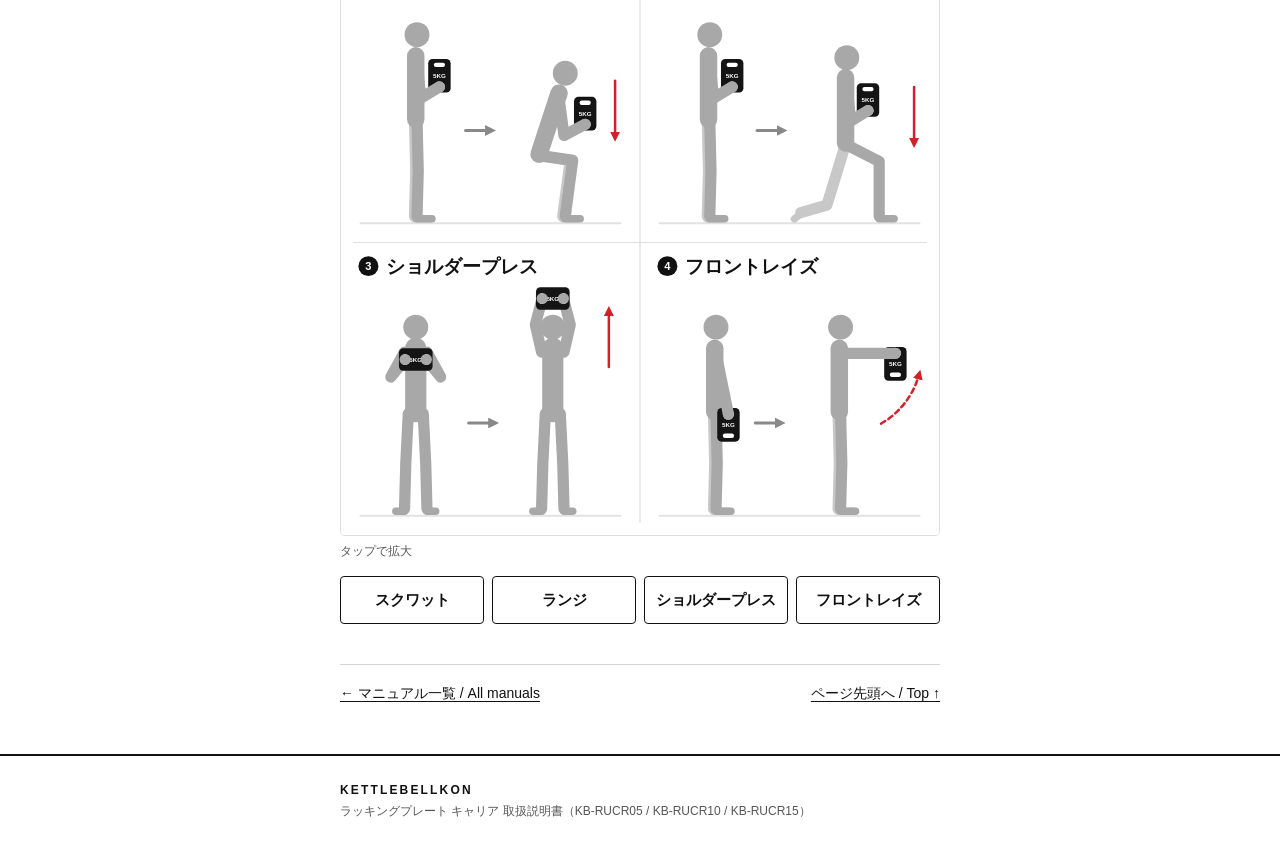
==== commit cb6f2616: "Add temporary manual visuals" ====
--- a/manual/rucking/index.html
+++ b/manual/rucking/index.html
@@ -77,12 +77,12 @@
       <section class="section" id="contents" aria-labelledby="contents-h">
         <h2 id="contents-h"><span class="num">03</span>梱包内容<span class="en" lang="en">PACKAGE CONTENTS</span></h2>
         <p>お買い上げの型番により、プレートの枚数が異なります。</p>
-        <ul class="model-list">
+        <figure class="manual-visual">
+          <a href="../../assets/manual/rucking/package-contents.svg"><img src="../../assets/manual/rucking/package-contents.svg" width="960" height="520" alt="型番別の梱包内容。KB-RUCR05はキャリアと5kgプレート1枚、KB-RUCR10はキャリアと5kgプレート2枚、KB-RUCR15はキャリアと5kgプレート3枚。"></a>
+          <figcaption>仮画像（工場撮影後に差し替え予定）。タップで拡大</figcaption>
+        </figure>
+        <ul class="model-list" role="list">
           <li class="model-card">
-            <figure class="photo photo-sm">
-              <span class="photo-label">PHOTO 撮影予定</span>
-              <figcaption>KB-RUCR05 の梱包内容（5kgプレート1枚 + キャリア）を並べた写真</figcaption>
-            </figure>
             <p class="model-name">KB-RUCR05</p>
             <dl class="model-spec">
               <div><dt>5kgプレート</dt><dd>× 1</dd></div>
@@ -90,10 +90,6 @@
             </dl>
           </li>
           <li class="model-card">
-            <figure class="photo photo-sm">
-              <span class="photo-label">PHOTO 撮影予定</span>
-              <figcaption>KB-RUCR10 の梱包内容（5kgプレート2枚 + キャリア）を並べた写真</figcaption>
-            </figure>
             <p class="model-name">KB-RUCR10</p>
             <dl class="model-spec">
               <div><dt>5kgプレート</dt><dd>× 2</dd></div>
@@ -101,10 +97,6 @@
             </dl>
           </li>
           <li class="model-card">
-            <figure class="photo photo-sm">
-              <span class="photo-label">PHOTO 撮影予定</span>
-              <figcaption>KB-RUCR15 の梱包内容（5kgプレート3枚 + キャリア）を並べた写真</figcaption>
-            </figure>
             <p class="model-name">KB-RUCR15</p>
             <dl class="model-spec">
               <div><dt>5kgプレート</dt><dd>× 3</dd></div>
@@ -119,9 +111,8 @@
         <h2 id="setup-h"><span class="num">04</span>プレートの装着方法<span class="en" lang="en">INSERTING PLATES</span></h2>
 
         <h3>キャリア内側の各部名称</h3>
-        <figure class="photo">
-          <span class="photo-label">PHOTO 撮影予定</span>
-          <figcaption>キャリアの内側。ポケット1・ポケット2・ストラップの位置を示した写真</figcaption>
+        <figure class="manual-visual">
+          <img src="../../assets/manual/rucking/carrier-inside.svg" width="900" height="620" alt="開いた状態のキャリア内側。奥側の収納部がポケット1、手前下側の収納部がポケット2、上部から下がっているのがストラップ。">
         </figure>
         <dl class="parts">
           <div><dt>ポケット1</dt><dd>プレートを入れるポケット</dd></div>
@@ -130,13 +121,13 @@
         </dl>
 
         <h3>枚数別の装着方法</h3>
-        <ol class="step-cards">
+        <figure class="manual-visual">
+          <a href="../../assets/manual/rucking/plate-setup.svg"><img src="../../assets/manual/rucking/plate-setup.svg" width="960" height="720" alt="枚数別の装着方法。1枚: ポケット1に1枚、ストラップはポケット2の内側。2枚: ポケット1に2枚、ストラップはポケット2の外側。3枚: ポケット1に2枚とポケット2に1枚、ストラップはポケット2の外側。"></a>
+          <figcaption>青: プレート / 赤: ストラップ。タップで拡大</figcaption>
+        </figure>
+        <ol class="step-cards" role="list">
           <li class="step-card">
             <p class="step-head"><span class="step-count">1</span>プレート 1枚</p>
-            <figure class="photo">
-              <span class="photo-label">PHOTO 撮影予定</span>
-              <figcaption>ポケット1にプレート1枚を入れ、ストラップをポケット2の内側で固定した状態</figcaption>
-            </figure>
             <ol class="steps">
               <li>プレートを<strong>ポケット1</strong>に入れます。</li>
               <li>ストラップを<strong>ポケット2の内側</strong>で固定します。</li>
@@ -145,10 +136,6 @@
           </li>
           <li class="step-card">
             <p class="step-head"><span class="step-count">2</span>プレート 2枚</p>
-            <figure class="photo">
-              <span class="photo-label">PHOTO 撮影予定</span>
-              <figcaption>ポケット1にプレート2枚を入れ、ストラップをポケット2の外側で固定した状態</figcaption>
-            </figure>
             <ol class="steps">
               <li>プレート2枚をどちらも<strong>ポケット1</strong>に入れます。</li>
               <li>ストラップを<strong>ポケット2の外側</strong>で固定します。</li>
@@ -157,10 +144,6 @@
           </li>
           <li class="step-card">
             <p class="step-head"><span class="step-count">3</span>プレート 3枚</p>
-            <figure class="photo">
-              <span class="photo-label">PHOTO 撮影予定</span>
-              <figcaption>ポケット1に2枚、ポケット2に1枚を入れ、ストラップをポケット2の外側で固定した状態</figcaption>
-            </figure>
             <ol class="steps">
               <li>プレート2枚を<strong>ポケット1</strong>に入れます。</li>
               <li>残りの1枚を<strong>ポケット2</strong>に入れます。</li>
@@ -179,13 +162,13 @@
           <li>キャリアを<strong>背中の上部</strong>に位置させると、揺れを抑えられます。</li>
         </ul>
         <div class="photo-pair">
-          <figure class="photo photo-tall">
-            <span class="photo-label">PHOTO 撮影予定</span>
-            <figcaption>正面から見た装着姿。ストラップを調整し体にフィットさせた状態</figcaption>
+          <figure class="manual-visual">
+            <img src="../../assets/manual/rucking/fit-front.svg" width="480" height="640" alt="正面から見た装着姿。2本のストラップを調整し、キャリアを体にフィットさせた状態。">
+            <figcaption>正面</figcaption>
           </figure>
-          <figure class="photo photo-tall">
-            <span class="photo-label">PHOTO 撮影予定</span>
-            <figcaption>側面・背面から見た装着姿。キャリアが背中の上部にある状態</figcaption>
+          <figure class="manual-visual">
+            <img src="../../assets/manual/rucking/fit-side.svg" width="480" height="640" alt="側面から見た装着姿。キャリアが背中の上部にある状態。">
+            <figcaption>側面</figcaption>
           </figure>
         </div>
       </section>
@@ -209,9 +192,9 @@
       <section class="section" id="examples" aria-labelledby="examples-h">
         <h2 id="examples-h"><span class="num">08</span>ラッキングプレートの活用例<span class="en" lang="en">EXERCISES</span></h2>
         <p>ラッキングプレートは、キャリアに入れずに単体でもお使いいただけます。</p>
-        <figure class="photo">
-          <span class="photo-label">ILLUST 作成予定</span>
-          <figcaption>プレート単体でのスクワット・ランジ・ショルダープレス・フロントレイズのイラスト</figcaption>
+        <figure class="manual-visual">
+          <a href="../../assets/manual/rucking/exercises.svg"><img src="../../assets/manual/rucking/exercises.svg" width="960" height="940" alt="プレートの持ち手穴を持って行うスクワット、ランジ、ショルダープレス、フロントレイズの開始姿勢と動作後の姿勢。"></a>
+          <figcaption>タップで拡大</figcaption>
         </figure>
         <ul class="exercise-list">
           <li>スクワット</li>
--- a/assets/style.css
+++ b/assets/style.css
@@ -273,7 +273,7 @@
 }
 
 .model-name {
-  margin: 0.75rem 0 0.25rem;
+  margin: 0 0 0.25rem;
   font-weight: 700;
   letter-spacing: 0.06em;
 }
@@ -396,64 +396,47 @@
   border-radius: var(--radius);
 }
 
-/* Photo placeholders (to be replaced with real photos) */
-
-.photo {
-  display: flex;
-  flex-direction: column;
-  align-items: center;
-  justify-content: center;
-  gap: 0.5rem;
-  aspect-ratio: 4 / 3;
-  padding: 1rem;
-  text-align: center;
-  color: var(--color-muted);
-  background:
-    repeating-linear-gradient(
-      -45deg,
-      transparent 0 10px,
-      rgba(0, 0, 0, 0.035) 10px 20px
-    ),
-    var(--color-surface);
-  border: 1.5px dashed #999;
-  border-radius: var(--radius);
-}
-
-.photo-sm {
-  aspect-ratio: 3 / 2;
-}
-
-.photo-tall {
-  aspect-ratio: 3 / 4;
-}
-
-.photo-label {
-  padding: 0.125rem 0.5rem;
-  font-size: 0.6875rem;
-  font-weight: 700;
-  letter-spacing: 0.1em;
-  color: var(--color-bg);
-  background: var(--color-text);
-}
-
-.photo figcaption {
-  max-width: 18rem;
-  font-size: 0.8125rem;
-  line-height: 1.6;
+/* Manual visuals (temporary SVGs; to be replaced with factory photos) */
+
+.manual-visual {
+  margin: 0 0 1rem;
+}
+
+.manual-visual a {
+  display: block;
+}
+
+.manual-visual img,
+.photo-pair img {
+  display: block;
+  width: 100%;
+  height: auto;
+  border: 1px solid #ddd;
+  border-radius: var(--radius);
+  background: #fff;
+}
+
+.manual-visual figcaption {
+  margin-top: 0.375rem;
+  font-size: 0.75rem;
+  line-height: 1.5;
+  color: var(--color-muted);
 }
 
 .photo-pair {
   display: grid;
-  grid-template-columns: 1fr 1fr;
   gap: 0.75rem;
-}
-
-.photo-pair .photo {
-  padding: 0.75rem;
-}
-
-.photo-pair figcaption {
-  font-size: 0.75rem;
+  margin: 0 0 1rem;
+}
+
+.photo-pair .manual-visual {
+  margin: 0;
+}
+
+@media (min-width: 30em) {
+  .photo-pair {
+    grid-template-columns: 1fr 1fr;
+  }
 }
 
 /* Cards */
@@ -562,10 +545,6 @@
     grid-template-columns: repeat(3, 1fr);
   }
 
-  .model-list .photo figcaption {
-    font-size: 0.75rem;
-  }
-
   .exercise-list {
     grid-template-columns: repeat(4, 1fr);
   }
